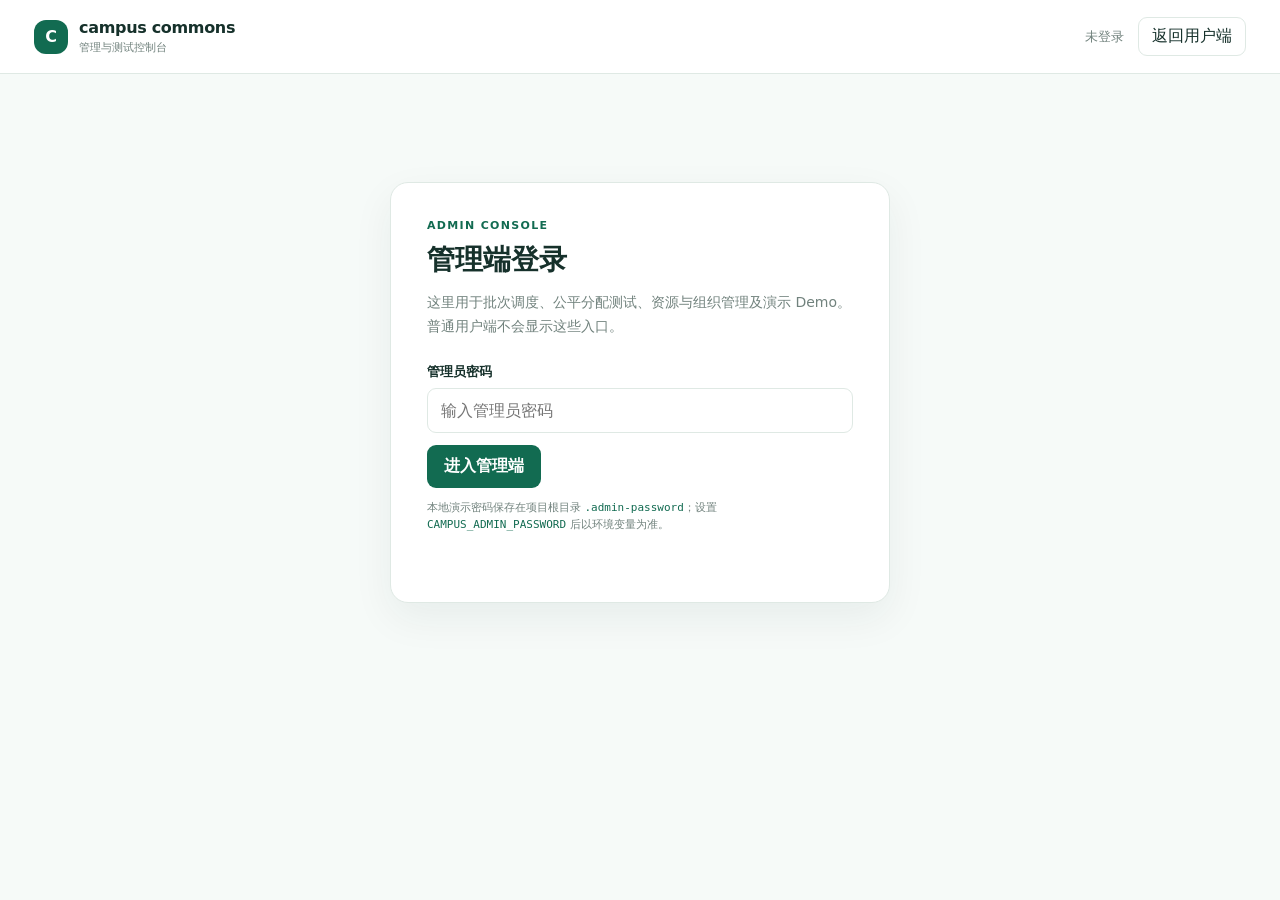
==== static/admin.html @ 6c53904a "Add missing Campus Commons frontend assets" ====
<!doctype html>
<html lang="zh-CN">
<head>
  <meta charset="utf-8" />
  <meta name="viewport" content="width=device-width,initial-scale=1" />
  <meta name="robots" content="noindex,nofollow" />
  <title>Campus Commons · 管理端</title>
  <link rel="stylesheet" href="/static/admin.css" />
</head>
<body>
  <div class="admin-shell">
    <header class="admin-topbar">
      <div class="admin-brand"><span class="admin-mark">C</span><div><b>campus commons</b><small>管理与测试控制台</small></div></div>
      <div class="admin-top-actions"><span id="admin-session-label" class="session-label">未登录</span><button id="admin-close" class="ghost" type="button" onclick="if(window.closeAdminConsole){window.closeAdminConsole()}else{window.location.href='/' }">返回用户端</button><button id="admin-logout" class="ghost" type="button" hidden>退出管理端</button></div>
    </header>
    <main>
      <section id="admin-login" class="login-card">
        <div class="eyebrow">ADMIN CONSOLE</div>
        <h1>管理端登录</h1>
        <p>这里用于批次调度、公平分配测试、资源与组织管理及演示 Demo。普通用户端不会显示这些入口。</p>
        <form id="login-form"><label for="admin-password">管理员密码</label><input id="admin-password" type="password" autocomplete="current-password" required placeholder="输入管理员密码" /><button class="primary" type="submit">进入管理端</button></form>
        <small class="login-hint">本地演示密码保存在项目根目录 <code>.admin-password</code>；设置 <code>CAMPUS_ADMIN_PASSWORD</code> 后以环境变量为准。</small>
        <div id="file-warning" class="notice" hidden>当前是本地文件预览，无法连接平台后端。请回到 <a href="http://127.0.0.1:8765/">原网站</a>，再按 Alt + Shift + A 打开管理浮层。</div>
        <div id="login-error" class="error" role="alert"></div>
      </section>
      <section id="admin-app" hidden>
        <div class="admin-layout">
          <aside class="admin-nav" aria-label="管理端导航">
            <button class="admin-tab active" data-tab="dashboard" type="button">总览</button>
            <button class="admin-tab" data-tab="missions" type="button">Mission 与分配</button>
            <button class="admin-tab" data-tab="resources" type="button">资源管理</button>
            <button class="admin-tab" data-tab="organizations" type="button">组织管理</button>
            <button class="admin-tab" data-tab="demo" type="button">测试 Demo</button>
            <button class="admin-tab" data-tab="disputes" type="button">冲突与争议</button>
          </aside>
          <div class="admin-content">
            <div id="admin-toast" class="toast" role="status" aria-live="polite"></div>
            <section id="tab-dashboard" class="admin-tab-panel"></section>
            <section id="tab-missions" class="admin-tab-panel" hidden></section>
            <section id="tab-resources" class="admin-tab-panel" hidden></section>
            <section id="tab-organizations" class="admin-tab-panel" hidden></section>
            <section id="tab-demo" class="admin-tab-panel" hidden></section>
            <section id="tab-disputes" class="admin-tab-panel" hidden></section>
          </div>
        </div>
      </section>
    </main>
  </div>
  <script src="/static/admin.js?v=20261003"></script>
  <script>if(location.protocol === 'file:'){document.getElementById('file-warning').hidden=false;document.getElementById('login-form').hidden=true;}</script>
</body>
</html>
---- static/admin.css ----
:root{--ink:#16312b;--muted:#71827d;--line:#dfe9e4;--surface:#fff;--soft:#f3f8f5;--green:#126b51;--green2:#dcefe7;--orange:#b86228;--red:#b64a4a;--shadow:0 15px 40px #16312b10;font-family:Inter,ui-sans-serif,system-ui,-apple-system,"PingFang SC","Microsoft YaHei",sans-serif}*{box-sizing:border-box}body{margin:0;background:#f6faf8;color:var(--ink)}button,input,select,textarea{font:inherit}button{cursor:pointer}.admin-shell{min-height:100vh}.admin-topbar{height:74px;display:flex;align-items:center;justify-content:space-between;padding:0 34px;border-bottom:1px solid var(--line);background:#fff}.admin-brand{display:flex;align-items:center;gap:11px}.admin-brand b{display:block;letter-spacing:-.02em}.admin-brand small{display:block;color:var(--muted);font-size:11px;margin-top:3px}.admin-mark{display:grid;place-items:center;width:34px;height:34px;border-radius:12px;background:var(--green);color:#fff;font-weight:800}.admin-top-actions{display:flex;align-items:center;gap:14px}.session-label{font-size:13px;color:var(--muted)}.ghost{border:1px solid var(--line);background:#fff;color:var(--ink);border-radius:9px;padding:8px 13px}.login-card{width:min(500px,calc(100% - 36px));margin:12vh auto 0;background:#fff;border:1px solid var(--line);box-shadow:var(--shadow);border-radius:18px;padding:36px}.eyebrow{font-size:11px;letter-spacing:.12em;color:var(--green);font-weight:800}.login-card h1{margin:9px 0 12px;font-size:28px}.login-card p{color:var(--muted);font-size:14px;line-height:1.7;margin:0 0 24px}.login-card label{display:block;font-size:13px;font-weight:700;margin-bottom:7px}.login-card input{width:100%;padding:12px 13px;border:1px solid var(--line);border-radius:9px;outline:none;margin-bottom:12px}.login-card input:focus{border-color:var(--green)}.primary{border:0;background:var(--green);color:#fff;padding:11px 17px;border-radius:9px;font-weight:700}.error{color:var(--red);font-size:13px;min-height:22px;margin-top:10px}.admin-layout{display:grid;grid-template-columns:220px minmax(0,1fr);max-width:1440px;margin:auto}.admin-nav{padding:26px 16px;border-right:1px solid var(--line);min-height:calc(100vh - 74px)}.admin-tab{width:100%;text-align:left;border:0;background:transparent;color:var(--muted);padding:12px 14px;border-radius:9px;margin-bottom:4px}.admin-tab:hover,.admin-tab.active{background:var(--green2);color:var(--green);font-weight:700}.admin-content{padding:34px 36px;min-width:0}.admin-tab-panel>h1{font-size:28px;margin:0 0 8px}.admin-tab-panel>p{color:var(--muted);margin:0 0 22px}.stat-grid{display:grid;grid-template-columns:repeat(4,minmax(0,1fr));gap:14px;margin:20px 0}.stat-card,.panel,.table-wrap{background:#fff;border:1px solid var(--line);border-radius:13px;padding:17px;box-shadow:0 7px 25px #16312b07}.stat-card small{display:block;color:var(--muted);font-size:12px}.stat-card strong{display:block;font-size:26px;margin-top:7px}.grid-two{display:grid;grid-template-columns:repeat(2,minmax(0,1fr));gap:16px}.panel h2{font-size:16px;margin:0 0 12px}.panel h3{font-size:14px;margin:18px 0 9px}.panel p,.panel li{font-size:13px;line-height:1.65}.muted{color:var(--muted)}.toolbar{display:flex;gap:10px;align-items:center;flex-wrap:wrap;margin:18px 0}.toolbar button,.toolbar select,.toolbar input,.small-form input,.small-form select{border:1px solid var(--line);background:#fff;padding:9px 11px;border-radius:8px;color:var(--ink)}.toolbar .primary{border-color:var(--green);background:var(--green);color:#fff}.table-wrap{overflow:auto;padding:0}.admin-table{width:100%;border-collapse:collapse;font-size:13px;min-width:680px}.admin-table th,.admin-table td{text-align:left;padding:13px 14px;border-bottom:1px solid var(--line);vertical-align:top}.admin-table th{color:var(--muted);font-size:11px;font-weight:700;background:#fbfdfc}.admin-table tr:last-child td{border-bottom:0}.pill{display:inline-flex;align-items:center;padding:4px 8px;border-radius:99px;font-size:11px;background:var(--soft);color:var(--green)}.pill.orange{background:#fff0e5;color:var(--orange)}.pill.red{background:#ffeded;color:var(--red)}.row-actions{display:flex;gap:7px;flex-wrap:wrap}.row-actions button{border:1px solid var(--line);background:#fff;padding:6px 9px;border-radius:7px;font-size:12px}.row-actions button:hover{border-color:var(--green);color:var(--green)}.notice{padding:12px 14px;border-radius:9px;background:var(--soft);color:var(--green);font-size:13px;margin:12px 0}.demo-report{white-space:pre-wrap;background:#14231f;color:#e3f4ec;border-radius:10px;padding:17px;line-height:1.6;font:12px ui-monospace,SFMono-Regular,Menlo,monospace;max-height:430px;overflow:auto}.form-grid{display:grid;grid-template-columns:repeat(2,minmax(0,1fr));gap:10px}.form-grid label{font-size:12px;color:var(--muted)}.form-grid input,.form-grid select{display:block;width:100%;margin-top:5px;border:1px solid var(--line);padding:9px;border-radius:8px}.weight-grid{display:grid;grid-template-columns:repeat(2,minmax(0,1fr));gap:8px}.weight-grid label{font-size:12px;color:var(--muted)}.weight-grid input{display:block;width:100%;margin-top:4px;padding:8px;border:1px solid var(--line);border-radius:8px}.toast{position:fixed;right:28px;top:88px;z-index:10;background:#16312b;color:white;padding:10px 14px;border-radius:9px;font-size:13px;opacity:0;transform:translateY(-5px);pointer-events:none;transition:.2s}.toast.show{opacity:1;transform:none}@media(max-width:900px){.admin-layout{grid-template-columns:1fr}.admin-nav{min-height:0;display:flex;gap:5px;overflow:auto;border-right:0;border-bottom:1px solid var(--line);padding:10px 14px}.admin-tab{white-space:nowrap;width:auto;margin:0}.admin-content{padding:24px 16px}.stat-grid{grid-template-columns:repeat(2,minmax(0,1fr))}.grid-two{grid-template-columns:1fr}}@media(max-width:520px){.admin-topbar{padding:0 16px}.login-card{padding:25px}.stat-grid{grid-template-columns:1fr}.form-grid,.weight-grid{grid-template-columns:1fr}.session-label{display:none}}
.admin-modal-host{position:fixed;inset:0;z-index:1000;overflow:auto;background:#f6faf8f2}
.admin-modal-host .admin-shell{min-height:100vh}
.login-hint{display:block;margin-top:11px;color:var(--muted);font-size:11px;line-height:1.6}.login-hint code{font-family:ui-monospace,SFMono-Regular,Menlo,monospace;color:var(--green)}
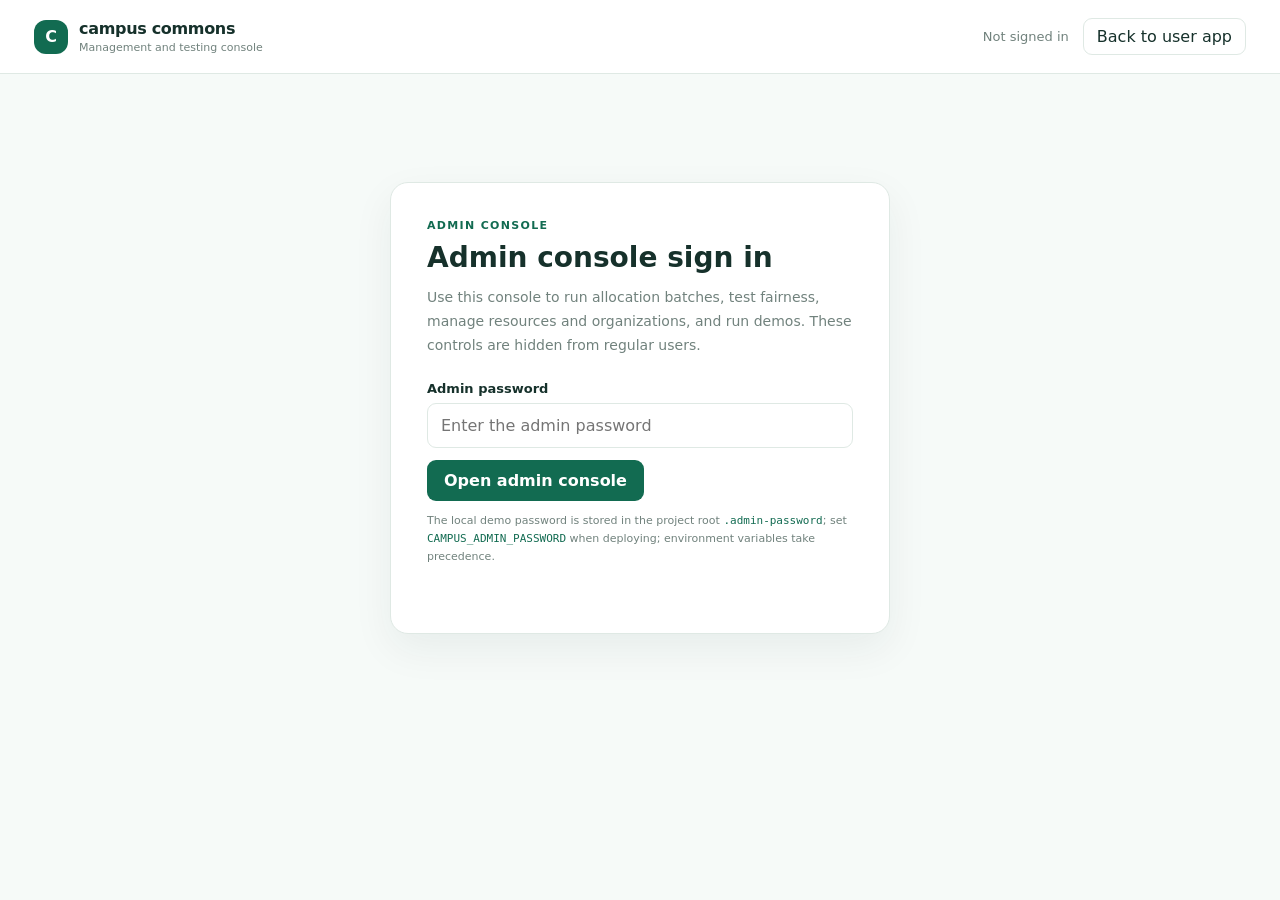
==== commit 669072fc: "Release v2: English platform and Supabase cloud support" ====
--- a/static/admin.html
+++ b/static/admin.html
@@ -1,37 +1,38 @@
 <!doctype html>
-<html lang="zh-CN">
+<html lang="en">
 <head>
   <meta charset="utf-8" />
   <meta name="viewport" content="width=device-width,initial-scale=1" />
   <meta name="robots" content="noindex,nofollow" />
-  <title>Campus Commons · 管理端</title>
+  <title>Campus Commons · admin console</title>
   <link rel="stylesheet" href="/static/admin.css" />
 </head>
 <body>
   <div class="admin-shell">
     <header class="admin-topbar">
-      <div class="admin-brand"><span class="admin-mark">C</span><div><b>campus commons</b><small>管理与测试控制台</small></div></div>
-      <div class="admin-top-actions"><span id="admin-session-label" class="session-label">未登录</span><button id="admin-close" class="ghost" type="button" onclick="if(window.closeAdminConsole){window.closeAdminConsole()}else{window.location.href='/' }">返回用户端</button><button id="admin-logout" class="ghost" type="button" hidden>退出管理端</button></div>
+      <div class="admin-brand"><span class="admin-mark">C</span><div><b>campus commons</b><small>Management and testing console</small></div></div>
+      <div class="admin-top-actions"><span id="admin-session-label" class="session-label">Not signed in</span><button id="admin-close" class="ghost" type="button" onclick="if(window.closeAdminConsole){window.closeAdminConsole()}else{window.location.href='/' }">Back to user app</button><button id="admin-logout" class="ghost" type="button" hidden>Log out</button></div>
     </header>
     <main>
       <section id="admin-login" class="login-card">
         <div class="eyebrow">ADMIN CONSOLE</div>
-        <h1>管理端登录</h1>
-        <p>这里用于批次调度、公平分配测试、资源与组织管理及演示 Demo。普通用户端不会显示这些入口。</p>
-        <form id="login-form"><label for="admin-password">管理员密码</label><input id="admin-password" type="password" autocomplete="current-password" required placeholder="输入管理员密码" /><button class="primary" type="submit">进入管理端</button></form>
-        <small class="login-hint">本地演示密码保存在项目根目录 <code>.admin-password</code>；设置 <code>CAMPUS_ADMIN_PASSWORD</code> 后以环境变量为准。</small>
-        <div id="file-warning" class="notice" hidden>当前是本地文件预览，无法连接平台后端。请回到 <a href="http://127.0.0.1:8765/">原网站</a>，再按 Alt + Shift + A 打开管理浮层。</div>
+        <h1>Admin console sign in</h1>
+        <p>Use this console to run allocation batches, test fairness, manage resources and organizations, and run demos. These controls are hidden from regular users.</p>
+        <form id="login-form"><label for="admin-password">Admin password</label><input id="admin-password" type="password" autocomplete="current-password" required placeholder="Enter the admin password" /><button class="primary" type="submit">Open admin console</button></form>
+        <small class="login-hint">The local demo password is stored in the project root <code>.admin-password</code>; set <code>CAMPUS_ADMIN_PASSWORD</code> when deploying; environment variables take precedence.</small>
+        <div id="file-warning" class="notice" hidden>This is a local file preview and cannot reach the platform server. Return to <a href="http://127.0.0.1:8765/">the main site</a>, then press Option (⌥) + Shift + A to open the admin overlay.</div>
         <div id="login-error" class="error" role="alert"></div>
       </section>
       <section id="admin-app" hidden>
         <div class="admin-layout">
-          <aside class="admin-nav" aria-label="管理端导航">
-            <button class="admin-tab active" data-tab="dashboard" type="button">总览</button>
-            <button class="admin-tab" data-tab="missions" type="button">Mission 与分配</button>
-            <button class="admin-tab" data-tab="resources" type="button">资源管理</button>
-            <button class="admin-tab" data-tab="organizations" type="button">组织管理</button>
-            <button class="admin-tab" data-tab="demo" type="button">测试 Demo</button>
-            <button class="admin-tab" data-tab="disputes" type="button">冲突与争议</button>
+          <aside class="admin-nav" aria-label="Admin console navigation">
+            <button class="admin-tab active" data-tab="dashboard" type="button">Overview</button>
+            <button class="admin-tab" data-tab="missions" type="button">Missions and allocation</button>
+            <button class="admin-tab" data-tab="resources" type="button">Resource management</button>
+            <button class="admin-tab" data-tab="organizations" type="button">Organization management</button>
+            <button class="admin-tab" data-tab="demo" type="button">Demo tests</button>
+            <button class="admin-tab" data-tab="disputes" type="button">Conflicts and disputes</button>
+            <button class="admin-tab" data-tab="history" type="button">Persistent history</button>
           </aside>
           <div class="admin-content">
             <div id="admin-toast" class="toast" role="status" aria-live="polite"></div>
@@ -41,12 +42,13 @@
             <section id="tab-organizations" class="admin-tab-panel" hidden></section>
             <section id="tab-demo" class="admin-tab-panel" hidden></section>
             <section id="tab-disputes" class="admin-tab-panel" hidden></section>
+            <section id="tab-history" class="admin-tab-panel" hidden></section>
           </div>
         </div>
       </section>
     </main>
   </div>
-  <script src="/static/admin.js?v=20261003"></script>
+  <script src="/static/admin.js?v=20261003en1"></script>
   <script>if(location.protocol === 'file:'){document.getElementById('file-warning').hidden=false;document.getElementById('login-form').hidden=true;}</script>
 </body>
 </html>
--- a/static/admin.css
+++ b/static/admin.css
@@ -2,3 +2,5 @@
 .admin-modal-host{position:fixed;inset:0;z-index:1000;overflow:auto;background:#f6faf8f2}
 .admin-modal-host .admin-shell{min-height:100vh}
 .login-hint{display:block;margin-top:11px;color:var(--muted);font-size:11px;line-height:1.6}.login-hint code{font-family:ui-monospace,SFMono-Regular,Menlo,monospace;color:var(--green)}
+.demo-scenario-toolbar{display:flex;flex-wrap:wrap;gap:8px;margin:16px 0 20px}.demo-scenario-toolbar button{border:1px solid var(--line);background:#fff;color:var(--ink);padding:9px 13px;border-radius:8px;font-size:12px}.demo-scenario-toolbar button:hover{border-color:var(--green);color:var(--green)}.panel-headline{display:flex;align-items:flex-start;justify-content:space-between;gap:16px;margin-bottom:14px}.panel-headline h2{margin-bottom:4px}.panel-headline small{color:var(--muted);font-size:12px}.demo-empty{border:1px dashed var(--line);border-radius:10px;padding:35px;text-align:center;color:var(--muted)}.demo-scenario{border-top:1px solid var(--line);padding:24px 0}.demo-scenario:first-child{border-top:0;padding-top:4px}.demo-scenario-head{display:flex;justify-content:space-between;gap:20px;align-items:flex-start}.demo-scenario-head h2{font-size:19px;margin:5px 0 6px}.demo-scenario-head p{margin:0;color:var(--muted);font-size:13px;line-height:1.6}.demo-kicker{font-size:10px;letter-spacing:.12em;text-transform:uppercase;color:var(--green);font-weight:800}.demo-meta{display:grid;grid-template-columns:1fr 1fr;gap:12px;background:var(--soft);border-radius:10px;padding:12px 14px;margin:16px 0}.demo-meta small{display:block;color:var(--muted);font-size:11px;margin-bottom:4px}.demo-meta strong{font-size:12px;line-height:1.5;font-weight:600}.demo-section{margin-top:18px}.demo-section h3{margin:0 0 11px;font-size:14px}.demo-section-title{display:flex;align-items:center;justify-content:space-between;gap:12px}.demo-formula{font:11px ui-monospace,SFMono-Regular,Menlo,monospace;color:var(--muted);background:var(--soft);padding:6px 8px;border-radius:6px}.demo-timeline{display:grid;gap:9px}.demo-step{display:grid;grid-template-columns:28px 1fr;gap:10px;position:relative}.demo-step:not(:last-child)::after{content:"";position:absolute;left:13px;top:28px;bottom:-10px;width:1px;background:var(--line)}.demo-step-marker{width:27px;height:27px;display:grid;place-items:center;border-radius:50%;font-size:11px;font-weight:800;color:#fff;z-index:1}.demo-step-marker.input{background:#5790d8}.demo-step-marker.batch{background:#a989dd}.demo-step-marker.decision{background:#d88a4b}.demo-step-marker.exception{background:#d7685d}.demo-step-marker.result{background:#258a65}.demo-step-body{border:1px solid var(--line);border-radius:9px;padding:10px 12px;background:#fff}.demo-step-top{display:flex;justify-content:space-between;gap:12px}.demo-step-top b{font-size:12px}.demo-step-top span{font:11px ui-monospace,SFMono-Regular,Menlo,monospace;color:var(--muted)}.demo-step-body p{margin:5px 0 7px;color:var(--muted);font-size:12px;line-height:1.55}.demo-state{display:inline-block;border-radius:99px;padding:3px 7px;font-size:10px;font-weight:700;background:var(--soft);color:var(--green)}.demo-state.exception{background:#ffeded;color:var(--red)}.demo-state.batch{background:#f2eaff;color:#7655a5}.demo-state.decision{background:#fff0e5;color:var(--orange)}.fairness-grid{display:grid;grid-template-columns:repeat(2,minmax(0,1fr));gap:12px}.fairness-card{border:1px solid var(--line);border-radius:10px;padding:13px;background:#fff}.fairness-card-top{display:flex;justify-content:space-between;gap:12px;align-items:center}.fairness-card-top b{font-size:12px}.fairness-card-top strong{font-size:22px;color:var(--green)}.fairness-card-top strong small{font-size:11px;color:var(--muted);font-weight:500}.score-track{height:7px;background:#e8f0ec;border-radius:99px;overflow:hidden;margin:9px 0 11px}.score-track i{display:block;height:100%;background:linear-gradient(90deg,#75c49d,var(--green));border-radius:99px}.fairness-components{display:grid;grid-template-columns:repeat(5,1fr);gap:5px}.fairness-components span{font-size:10px;color:var(--ink);background:var(--soft);padding:5px 4px;border-radius:5px;text-align:center}.fairness-components em{display:block;font-style:normal;color:var(--muted);font-size:9px;margin-bottom:2px;white-space:nowrap;overflow:hidden;text-overflow:ellipsis}.fairness-result{margin-top:10px;font-size:11px;line-height:1.5;padding-top:8px;border-top:1px solid var(--line)}.fairness-result.good{color:var(--green)}.fairness-result.waiting{color:var(--orange)}.demo-assertions{border-top:1px solid var(--line);padding-top:14px}.demo-assertions div{display:flex;flex-wrap:wrap;gap:7px}.demo-assertions span{font-size:11px;color:var(--green);background:var(--green2);border-radius:99px;padding:5px 9px}@media(max-width:700px){.demo-meta,.fairness-grid{grid-template-columns:1fr}.demo-section-title{display:block}.demo-formula{display:block;margin-top:8px;line-height:1.5}.fairness-components{grid-template-columns:repeat(3,1fr)}.demo-scenario-head{display:block}.demo-scenario-head>.pill{display:inline-block;margin-top:10px}}
+.admin-detail-backdrop{position:fixed;inset:0;z-index:100;background:#12231f9c;display:flex;align-items:flex-start;justify-content:center;padding:5vh 20px;overflow:auto}.admin-detail-dialog{width:min(900px,100%);background:#fff;border-radius:16px;box-shadow:0 24px 80px #10232140;padding:24px}.admin-detail-head{display:flex;align-items:flex-start;justify-content:space-between;gap:16px;border-bottom:1px solid var(--line);padding-bottom:16px}.admin-detail-head h2{margin:6px 0 0;font-size:23px}.admin-detail-meta{display:grid;grid-template-columns:repeat(3,minmax(0,1fr));gap:10px;margin:18px 0;padding:13px;background:var(--soft);border-radius:10px}.admin-detail-meta small{display:block;color:var(--muted);font-size:10px;margin-bottom:4px}.admin-detail-meta strong{font-size:12px;line-height:1.4}.admin-detail-copy{border-bottom:1px solid var(--line);padding-bottom:13px;margin-bottom:16px}.admin-detail-copy h3,.admin-detail-dialog>h3{font-size:14px;margin:12px 0 7px}.admin-detail-copy p{font-size:13px;line-height:1.7;white-space:pre-wrap;margin:0;color:var(--ink)}.evidence-grid{display:grid;grid-template-columns:repeat(3,minmax(0,1fr));gap:12px}.evidence-card{border:1px solid var(--line);border-radius:10px;overflow:hidden;background:#fbfdfc}.evidence-preview{display:block;width:100%;height:150px;object-fit:cover;background:#edf5f1}.evidence-card-foot{padding:10px}.evidence-card-foot b{display:block;font-size:12px;overflow:hidden;text-overflow:ellipsis;white-space:nowrap}.evidence-card-foot span{display:block;margin-top:4px;color:var(--muted);font-size:10px}.evidence-open{display:inline-block;margin-top:8px;color:var(--green);font-size:11px;font-weight:700;text-decoration:none}.evidence-open:hover{text-decoration:underline}@media(max-width:650px){.admin-detail-backdrop{padding:18px 10px}.admin-detail-dialog{padding:17px}.admin-detail-meta{grid-template-columns:repeat(2,minmax(0,1fr))}.evidence-grid{grid-template-columns:1fr}}
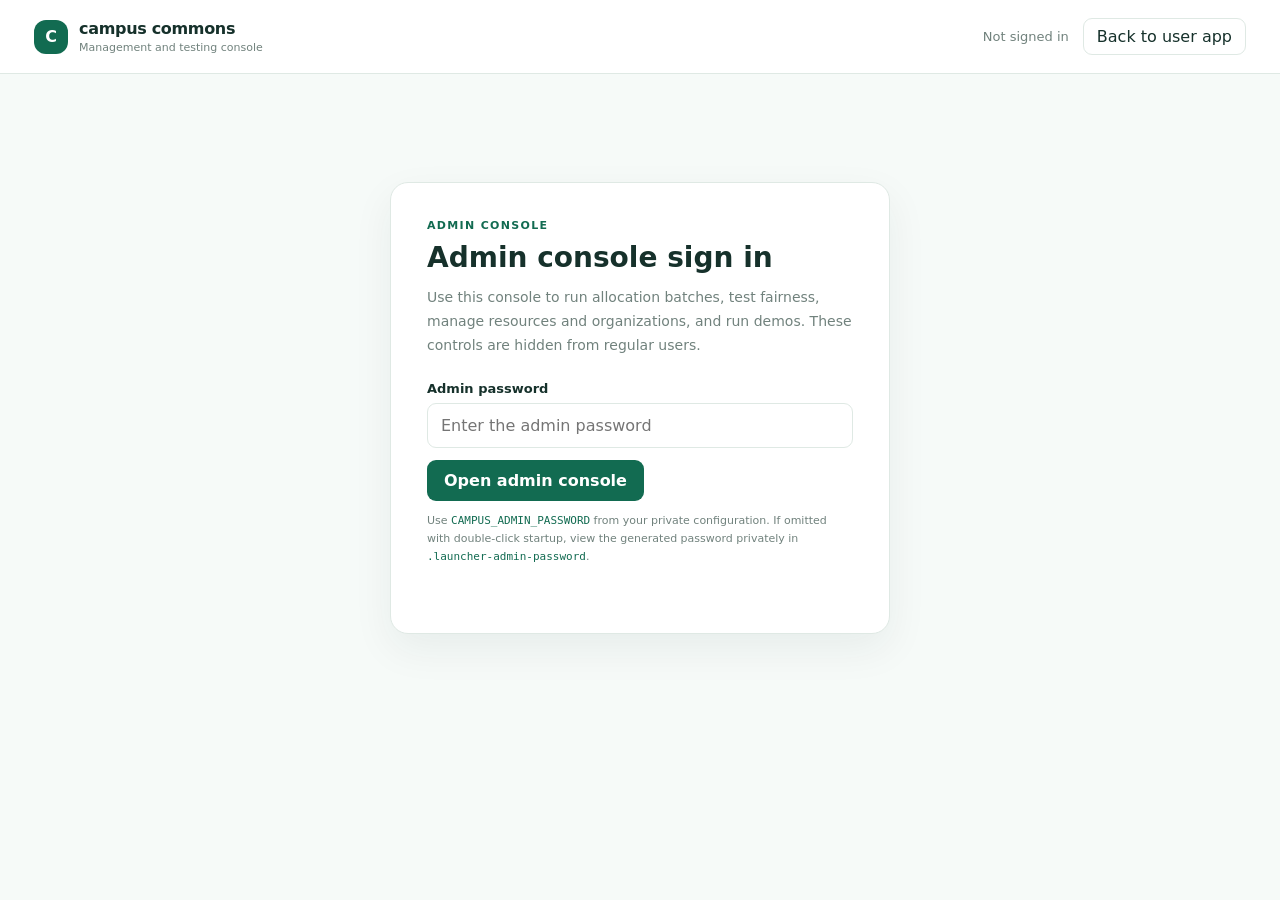
==== commit 884d47ab: "Release v3 with typed resource matching and animated demo studio" ====
--- a/static/admin.html
+++ b/static/admin.html
@@ -5,7 +5,7 @@
   <meta name="viewport" content="width=device-width,initial-scale=1" />
   <meta name="robots" content="noindex,nofollow" />
   <title>Campus Commons · admin console</title>
-  <link rel="stylesheet" href="/static/admin.css" />
+  <link rel="stylesheet" href="/static/admin.css?v=v3-demo1" />
 </head>
 <body>
   <div class="admin-shell">
@@ -19,7 +19,7 @@
         <h1>Admin console sign in</h1>
         <p>Use this console to run allocation batches, test fairness, manage resources and organizations, and run demos. These controls are hidden from regular users.</p>
         <form id="login-form"><label for="admin-password">Admin password</label><input id="admin-password" type="password" autocomplete="current-password" required placeholder="Enter the admin password" /><button class="primary" type="submit">Open admin console</button></form>
-        <small class="login-hint">The local demo password is stored in the project root <code>.admin-password</code>; set <code>CAMPUS_ADMIN_PASSWORD</code> when deploying; environment variables take precedence.</small>
+        <small class="login-hint">Use <code>CAMPUS_ADMIN_PASSWORD</code> from your private configuration. If omitted with double-click startup, view the generated password privately in <code>.launcher-admin-password</code>.</small>
         <div id="file-warning" class="notice" hidden>This is a local file preview and cannot reach the platform server. Return to <a href="http://127.0.0.1:8765/">the main site</a>, then press Option (⌥) + Shift + A to open the admin overlay.</div>
         <div id="login-error" class="error" role="alert"></div>
       </section>
@@ -48,7 +48,7 @@
       </section>
     </main>
   </div>
-  <script src="/static/admin.js?v=20261003en1"></script>
+  <script src="/static/admin.js?v=v3-demo1"></script>
   <script>if(location.protocol === 'file:'){document.getElementById('file-warning').hidden=false;document.getElementById('login-form').hidden=true;}</script>
 </body>
 </html>
--- a/static/admin.css
+++ b/static/admin.css
@@ -4,3 +4,7 @@
 .login-hint{display:block;margin-top:11px;color:var(--muted);font-size:11px;line-height:1.6}.login-hint code{font-family:ui-monospace,SFMono-Regular,Menlo,monospace;color:var(--green)}
 .demo-scenario-toolbar{display:flex;flex-wrap:wrap;gap:8px;margin:16px 0 20px}.demo-scenario-toolbar button{border:1px solid var(--line);background:#fff;color:var(--ink);padding:9px 13px;border-radius:8px;font-size:12px}.demo-scenario-toolbar button:hover{border-color:var(--green);color:var(--green)}.panel-headline{display:flex;align-items:flex-start;justify-content:space-between;gap:16px;margin-bottom:14px}.panel-headline h2{margin-bottom:4px}.panel-headline small{color:var(--muted);font-size:12px}.demo-empty{border:1px dashed var(--line);border-radius:10px;padding:35px;text-align:center;color:var(--muted)}.demo-scenario{border-top:1px solid var(--line);padding:24px 0}.demo-scenario:first-child{border-top:0;padding-top:4px}.demo-scenario-head{display:flex;justify-content:space-between;gap:20px;align-items:flex-start}.demo-scenario-head h2{font-size:19px;margin:5px 0 6px}.demo-scenario-head p{margin:0;color:var(--muted);font-size:13px;line-height:1.6}.demo-kicker{font-size:10px;letter-spacing:.12em;text-transform:uppercase;color:var(--green);font-weight:800}.demo-meta{display:grid;grid-template-columns:1fr 1fr;gap:12px;background:var(--soft);border-radius:10px;padding:12px 14px;margin:16px 0}.demo-meta small{display:block;color:var(--muted);font-size:11px;margin-bottom:4px}.demo-meta strong{font-size:12px;line-height:1.5;font-weight:600}.demo-section{margin-top:18px}.demo-section h3{margin:0 0 11px;font-size:14px}.demo-section-title{display:flex;align-items:center;justify-content:space-between;gap:12px}.demo-formula{font:11px ui-monospace,SFMono-Regular,Menlo,monospace;color:var(--muted);background:var(--soft);padding:6px 8px;border-radius:6px}.demo-timeline{display:grid;gap:9px}.demo-step{display:grid;grid-template-columns:28px 1fr;gap:10px;position:relative}.demo-step:not(:last-child)::after{content:"";position:absolute;left:13px;top:28px;bottom:-10px;width:1px;background:var(--line)}.demo-step-marker{width:27px;height:27px;display:grid;place-items:center;border-radius:50%;font-size:11px;font-weight:800;color:#fff;z-index:1}.demo-step-marker.input{background:#5790d8}.demo-step-marker.batch{background:#a989dd}.demo-step-marker.decision{background:#d88a4b}.demo-step-marker.exception{background:#d7685d}.demo-step-marker.result{background:#258a65}.demo-step-body{border:1px solid var(--line);border-radius:9px;padding:10px 12px;background:#fff}.demo-step-top{display:flex;justify-content:space-between;gap:12px}.demo-step-top b{font-size:12px}.demo-step-top span{font:11px ui-monospace,SFMono-Regular,Menlo,monospace;color:var(--muted)}.demo-step-body p{margin:5px 0 7px;color:var(--muted);font-size:12px;line-height:1.55}.demo-state{display:inline-block;border-radius:99px;padding:3px 7px;font-size:10px;font-weight:700;background:var(--soft);color:var(--green)}.demo-state.exception{background:#ffeded;color:var(--red)}.demo-state.batch{background:#f2eaff;color:#7655a5}.demo-state.decision{background:#fff0e5;color:var(--orange)}.fairness-grid{display:grid;grid-template-columns:repeat(2,minmax(0,1fr));gap:12px}.fairness-card{border:1px solid var(--line);border-radius:10px;padding:13px;background:#fff}.fairness-card-top{display:flex;justify-content:space-between;gap:12px;align-items:center}.fairness-card-top b{font-size:12px}.fairness-card-top strong{font-size:22px;color:var(--green)}.fairness-card-top strong small{font-size:11px;color:var(--muted);font-weight:500}.score-track{height:7px;background:#e8f0ec;border-radius:99px;overflow:hidden;margin:9px 0 11px}.score-track i{display:block;height:100%;background:linear-gradient(90deg,#75c49d,var(--green));border-radius:99px}.fairness-components{display:grid;grid-template-columns:repeat(5,1fr);gap:5px}.fairness-components span{font-size:10px;color:var(--ink);background:var(--soft);padding:5px 4px;border-radius:5px;text-align:center}.fairness-components em{display:block;font-style:normal;color:var(--muted);font-size:9px;margin-bottom:2px;white-space:nowrap;overflow:hidden;text-overflow:ellipsis}.fairness-result{margin-top:10px;font-size:11px;line-height:1.5;padding-top:8px;border-top:1px solid var(--line)}.fairness-result.good{color:var(--green)}.fairness-result.waiting{color:var(--orange)}.demo-assertions{border-top:1px solid var(--line);padding-top:14px}.demo-assertions div{display:flex;flex-wrap:wrap;gap:7px}.demo-assertions span{font-size:11px;color:var(--green);background:var(--green2);border-radius:99px;padding:5px 9px}@media(max-width:700px){.demo-meta,.fairness-grid{grid-template-columns:1fr}.demo-section-title{display:block}.demo-formula{display:block;margin-top:8px;line-height:1.5}.fairness-components{grid-template-columns:repeat(3,1fr)}.demo-scenario-head{display:block}.demo-scenario-head>.pill{display:inline-block;margin-top:10px}}
 .admin-detail-backdrop{position:fixed;inset:0;z-index:100;background:#12231f9c;display:flex;align-items:flex-start;justify-content:center;padding:5vh 20px;overflow:auto}.admin-detail-dialog{width:min(900px,100%);background:#fff;border-radius:16px;box-shadow:0 24px 80px #10232140;padding:24px}.admin-detail-head{display:flex;align-items:flex-start;justify-content:space-between;gap:16px;border-bottom:1px solid var(--line);padding-bottom:16px}.admin-detail-head h2{margin:6px 0 0;font-size:23px}.admin-detail-meta{display:grid;grid-template-columns:repeat(3,minmax(0,1fr));gap:10px;margin:18px 0;padding:13px;background:var(--soft);border-radius:10px}.admin-detail-meta small{display:block;color:var(--muted);font-size:10px;margin-bottom:4px}.admin-detail-meta strong{font-size:12px;line-height:1.4}.admin-detail-copy{border-bottom:1px solid var(--line);padding-bottom:13px;margin-bottom:16px}.admin-detail-copy h3,.admin-detail-dialog>h3{font-size:14px;margin:12px 0 7px}.admin-detail-copy p{font-size:13px;line-height:1.7;white-space:pre-wrap;margin:0;color:var(--ink)}.evidence-grid{display:grid;grid-template-columns:repeat(3,minmax(0,1fr));gap:12px}.evidence-card{border:1px solid var(--line);border-radius:10px;overflow:hidden;background:#fbfdfc}.evidence-preview{display:block;width:100%;height:150px;object-fit:cover;background:#edf5f1}.evidence-card-foot{padding:10px}.evidence-card-foot b{display:block;font-size:12px;overflow:hidden;text-overflow:ellipsis;white-space:nowrap}.evidence-card-foot span{display:block;margin-top:4px;color:var(--muted);font-size:10px}.evidence-open{display:inline-block;margin-top:8px;color:var(--green);font-size:11px;font-weight:700;text-decoration:none}.evidence-open:hover{text-decoration:underline}@media(max-width:650px){.admin-detail-backdrop{padding:18px 10px}.admin-detail-dialog{padding:17px}.admin-detail-meta{grid-template-columns:repeat(2,minmax(0,1fr))}.evidence-grid{grid-template-columns:1fr}}
+
+/* Local replay: no network requests between steps. */
+.demo-player{background:#fff;border:1px solid var(--line);border-radius:18px;padding:24px;box-shadow:var(--shadow);overflow:hidden}.demo-player-top{display:flex;justify-content:space-between;align-items:flex-start;gap:18px}.demo-player-top h2{font-size:22px;margin:7px 0 15px;max-width:760px}.demo-player-controls{display:flex;gap:8px;align-items:center;flex-wrap:wrap;padding:12px 0;border-bottom:1px solid var(--line)}.demo-player-controls select{border:1px solid var(--line);border-radius:8px;padding:9px;background:#fff;color:var(--ink);max-width:330px}.demo-player button:disabled{opacity:.4;cursor:default}.demo-progress{display:flex;gap:6px;margin:18px 0;overflow:auto}.demo-progress button{flex:1;min-width:85px;text-align:left;background:#f4f7f5;border:0;border-radius:8px;padding:9px;font-size:10px;color:var(--muted);transition:background .25s,color .25s}.demo-progress button span{display:block;font-size:14px;font-weight:800;margin-bottom:5px}.demo-progress button.active{background:var(--green);color:white}.demo-progress button.done{background:#dcefe7;color:var(--green)}.demo-live-heading{display:flex;gap:20px;align-items:center;margin:18px 0 24px;min-height:100px}.demo-live-heading h3{font-size:23px;margin:6px 0}.demo-live-heading p{font-size:14px;line-height:1.6;margin:0;color:var(--muted);max-width:850px}.demo-clock{min-width:112px;border-right:1px solid var(--line);padding-right:18px;font:700 23px ui-monospace,monospace;color:var(--green)}.demo-clock small{display:block;font:11px system-ui;margin-top:7px;color:var(--muted)}.demo-board{display:grid;grid-template-columns:1fr 1.25fr 1fr;gap:20px;min-height:225px}.demo-board h3{margin:0 0 12px;font-size:12px;text-transform:uppercase;letter-spacing:.08em;color:var(--muted)}.demo-entity{padding:16px;border-radius:12px;border:1px solid var(--line);margin-bottom:12px;background:#f8faf9;animation:demo-enter .35s ease both}.demo-entity small,.demo-entity b,.demo-entity-status{display:block}.demo-entity small{font-size:10px;color:var(--muted);margin-bottom:7px}.demo-entity b{font-size:17px}.demo-entity-status{font-size:12px;font-weight:700;margin-top:10px}.demo-entity.good{border-color:#77b99c;background:#edf8f2}.demo-entity.waiting{border-color:#e4ad6e;background:#fff7ed}.demo-entity.released{border-color:#d7b8b8;background:#fcf1f1}.demo-route{display:grid;grid-template-columns:1fr 30px 1fr;padding:12px;background:var(--soft);border-radius:9px;margin-bottom:10px;align-items:center;text-align:center;animation:demo-enter .35s ease both}.demo-route b{font-size:12px}.demo-route>span{font-size:24px;color:var(--green);animation:demo-flow 1.5s ease-in-out infinite}.demo-route small{grid-column:1/-1;padding-top:6px;font-size:11px}.demo-route.waiting{background:#fff1df;color:#985312}.demo-route.released{opacity:.65}.demo-route.released>span{animation:none}.demo-rule{font-size:12px;line-height:1.6;border-left:3px solid var(--green);background:#f1f6f3;padding:12px;margin:14px 0}.demo-rule small{display:block;font-size:9px;letter-spacing:.08em;font-weight:700;margin-bottom:5px}.demo-capacity{display:flex;align-items:center;gap:8px;margin-top:13px;font-size:10px}.demo-capacity i{display:inline-block;height:15px;width:35px;border-radius:4px;background:#7fc6a3}.demo-capacity i.booked{background:#126b51}.demo-capacity i.blocked{background:#ba7777}.demo-credit{display:flex;justify-content:space-between;background:#ffeded;padding:12px;border-radius:8px;color:#a53b3b;font-size:12px}.demo-live-scores{border-top:1px solid var(--line);padding-top:15px}.demo-live-scores h3{font-size:16px;margin:0 0 12px}.demo-live-scores h3 small{font-size:11px;font-weight:400;color:var(--muted);margin-left:12px}.demo-score-card{background:#f8faf9;border:1px solid var(--line);border-radius:12px;padding:16px;animation:demo-enter .4s ease both}.demo-score-card header{display:flex;align-items:center;justify-content:space-between;margin-bottom:10px}.demo-score-card header b{font-size:13px}.demo-score-card header strong{font-size:27px;color:var(--green)}.demo-score-card header small{font-size:10px;color:var(--muted)}.demo-score-row{position:relative;display:grid;grid-template-columns:1.1fr 1fr 40px;gap:5px;font-size:11px;padding:6px 0 10px;margin-bottom:3px}.demo-score-row b{text-align:right}.demo-score-row i{position:absolute;bottom:2px;left:0;height:3px;width:var(--part);background:var(--green);border-radius:5px;animation:demo-bar .5s ease both}.demo-score-card footer{font-size:10px;color:var(--muted);margin-top:8px}.demo-score-placeholder{padding:13px;background:var(--soft);font-size:12px;color:var(--muted);border-radius:9px}.demo-narration{display:flex;gap:14px;padding:17px 20px;background:#16312b;color:white;border-radius:12px;margin-top:20px;align-items:center;min-height:75px;animation:demo-enter .35s ease both}.demo-narration span{font-size:9px;letter-spacing:.12em;white-space:nowrap;color:#8cd0ae}.demo-narration strong{font-size:14px;font-weight:500;line-height:1.6}.demo-written{margin-top:16px}.demo-written summary{cursor:pointer;font-size:13px;font-weight:700}.demo-written[open] summary{margin-bottom:20px}.demo-presentation{position:fixed;inset:0;z-index:1300;border-radius:0;overflow:auto;padding:24px max(24px,calc((100vw - 1250px)/2));background:#f6faf8}.demo-presentation .demo-player-top h2{font-size:25px}.demo-presentation .demo-board{min-height:250px}@keyframes demo-enter{from{opacity:0;transform:translateY(6px)}to{opacity:1;transform:translateY(0)}}@keyframes demo-flow{0%,100%{transform:translateX(-4px);opacity:.5}50%{transform:translateX(4px);opacity:1}}@keyframes demo-bar{from{transform:scaleX(0);transform-origin:left}to{transform:scaleX(1);transform-origin:left}}@media(max-width:850px){.demo-board{grid-template-columns:1fr}.demo-player-top{display:block}.demo-player-controls select{max-width:100%}.demo-live-heading h3{font-size:18px}.demo-player{padding:16px}.demo-presentation{padding:16px}.demo-narration{display:block}.demo-narration span{display:block;margin-bottom:8px}}@media(prefers-reduced-motion:reduce){.demo-player *{animation:none!important;transition:none!important}}
+.demo-presentation .demo-board{min-height:200px}.demo-presentation .demo-live-heading{margin:14px 0 18px;min-height:80px}.demo-presentation .demo-progress{margin:12px 0}.demo-presentation .demo-score-row{padding:4px 0 8px;margin-bottom:1px}.demo-presentation .demo-narration{margin-top:14px;padding:13px 18px;min-height:65px}
